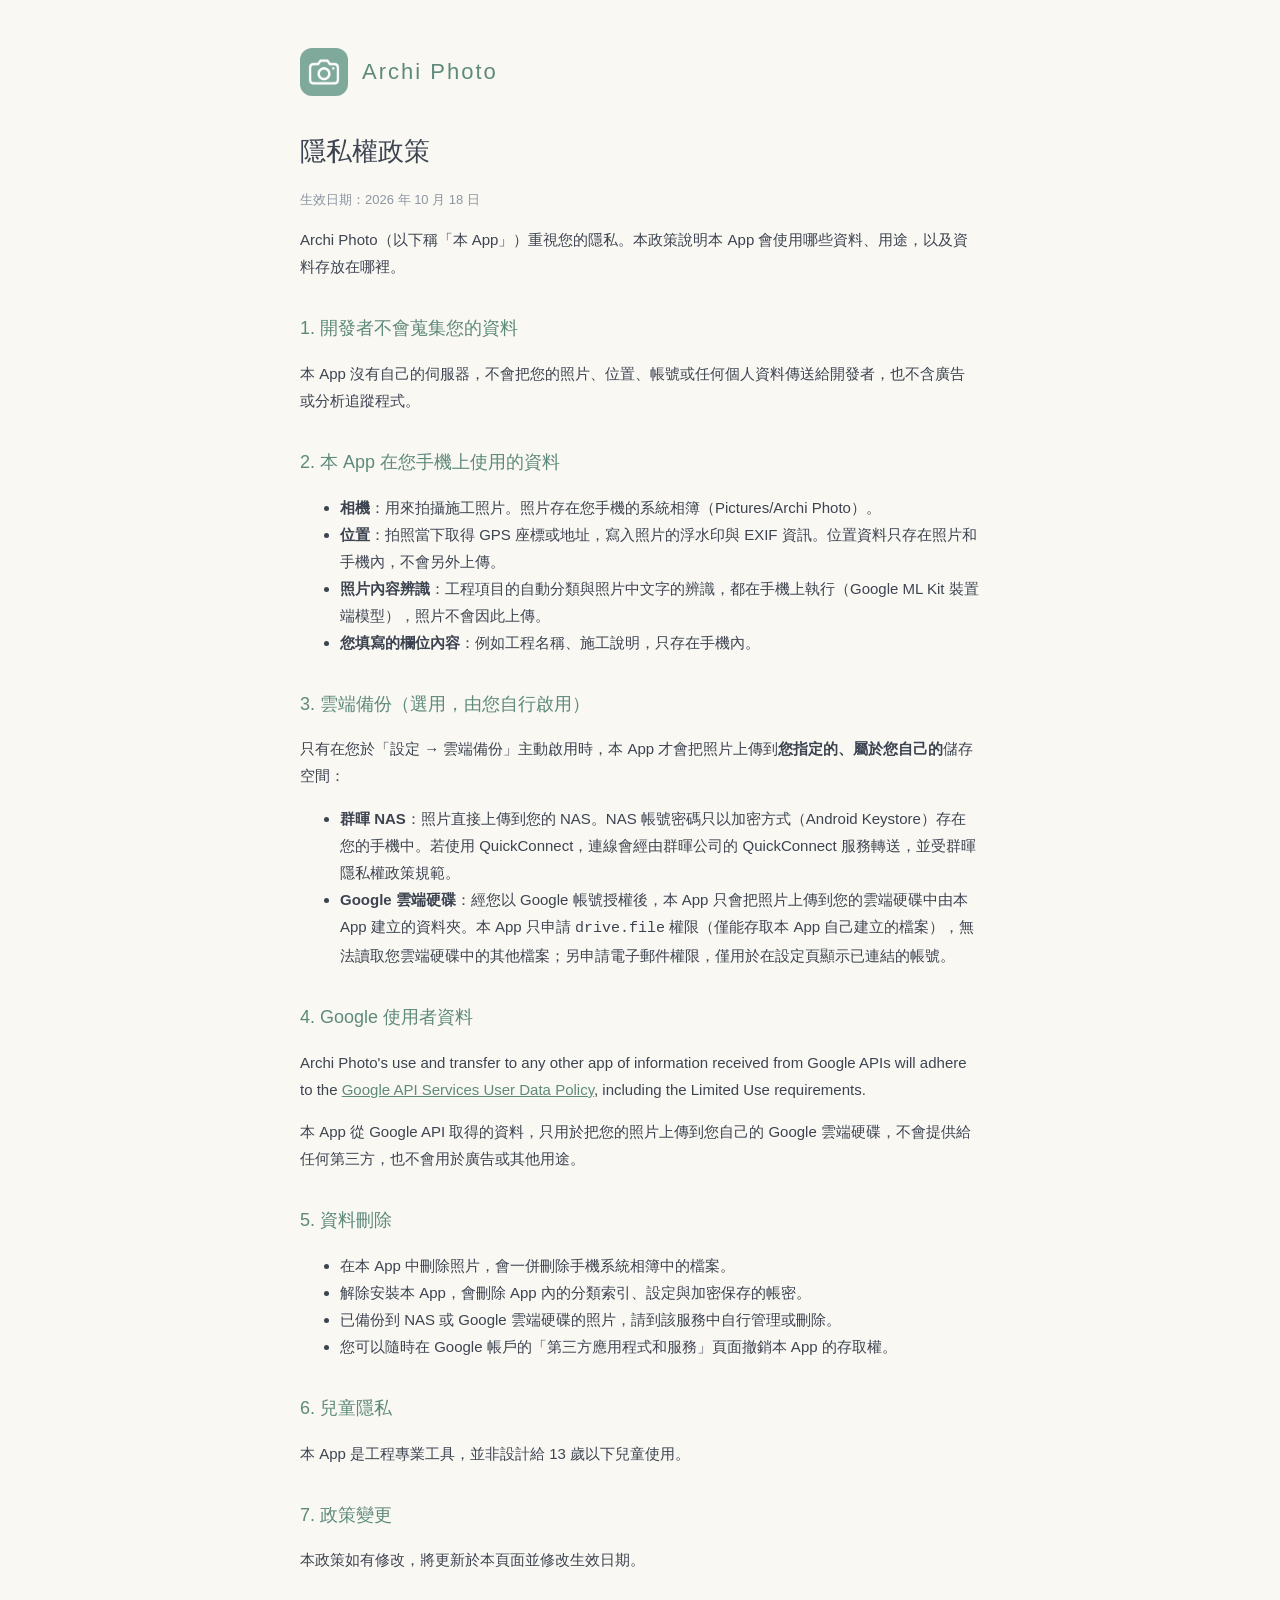
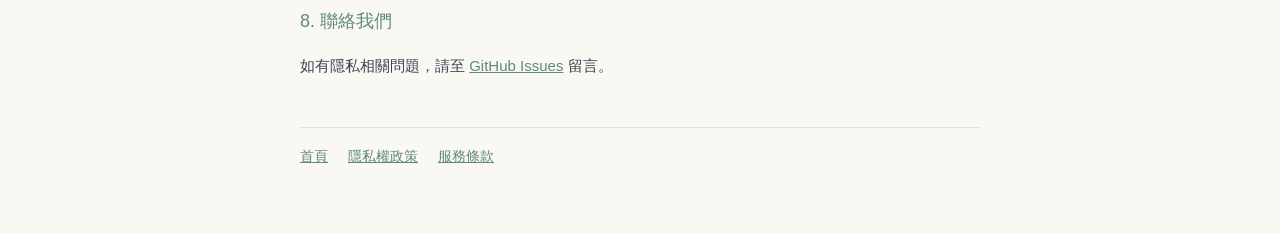
==== privacy.html @ 1218b1e4 "新增首頁、隱私權政策、服務條款與標誌 Co-Authored-By: Claude Opus 5.5 <noreply@anthropic.com> Claude-Session: https://c" ====
<!doctype html>
<html lang="zh-Hant">
<head>
<meta charset="utf-8"><meta name="viewport" content="width=device-width, initial-scale=1">
<title>隱私權政策 — Archi Photo</title>
<link rel="icon" href="logo-120.png"><link rel="stylesheet" href="style.css">
</head>
<body><main>
<header><img src="logo-120.png" alt=""><a href="index.html">Archi Photo</a></header>
<h1>隱私權政策</h1>
<p class="muted">生效日期：2026 年 10 月 18 日</p>

<p>Archi Photo（以下稱「本 App」）重視您的隱私。本政策說明本 App 會使用哪些資料、用途，以及資料存放在哪裡。</p>

<h2>1. 開發者不會蒐集您的資料</h2>
<p>本 App 沒有自己的伺服器，不會把您的照片、位置、帳號或任何個人資料傳送給開發者，也不含廣告或分析追蹤程式。</p>

<h2>2. 本 App 在您手機上使用的資料</h2>
<ul>
<li><strong>相機</strong>：用來拍攝施工照片。照片存在您手機的系統相簿（Pictures/Archi Photo）。</li>
<li><strong>位置</strong>：拍照當下取得 GPS 座標或地址，寫入照片的浮水印與 EXIF 資訊。位置資料只存在照片和手機內，不會另外上傳。</li>
<li><strong>照片內容辨識</strong>：工程項目的自動分類與照片中文字的辨識，都在手機上執行（Google ML Kit 裝置端模型），照片不會因此上傳。</li>
<li><strong>您填寫的欄位內容</strong>：例如工程名稱、施工說明，只存在手機內。</li>
</ul>

<h2>3. 雲端備份（選用，由您自行啟用）</h2>
<p>只有在您於「設定 → 雲端備份」主動啟用時，本 App 才會把照片上傳到<strong>您指定的、屬於您自己的</strong>儲存空間：</p>
<ul>
<li><strong>群暉 NAS</strong>：照片直接上傳到您的 NAS。NAS 帳號密碼只以加密方式（Android Keystore）存在您的手機中。若使用 QuickConnect，連線會經由群暉公司的 QuickConnect 服務轉送，並受群暉隱私權政策規範。</li>
<li><strong>Google 雲端硬碟</strong>：經您以 Google 帳號授權後，本 App 只會把照片上傳到您的雲端硬碟中由本 App 建立的資料夾。本 App 只申請 <code>drive.file</code> 權限（僅能存取本 App 自己建立的檔案），無法讀取您雲端硬碟中的其他檔案；另申請電子郵件權限，僅用於在設定頁顯示已連結的帳號。</li>
</ul>

<h2>4. Google 使用者資料</h2>
<p>Archi Photo's use and transfer to any other app of information received from Google APIs will adhere to the
<a href="https://developers.google.com/terms/api-services-user-data-policy">Google API Services User Data Policy</a>, including the Limited Use requirements.</p>
<p>本 App 從 Google API 取得的資料，只用於把您的照片上傳到您自己的 Google 雲端硬碟，不會提供給任何第三方，也不會用於廣告或其他用途。</p>

<h2>5. 資料刪除</h2>
<ul>
<li>在本 App 中刪除照片，會一併刪除手機系統相簿中的檔案。</li>
<li>解除安裝本 App，會刪除 App 內的分類索引、設定與加密保存的帳密。</li>
<li>已備份到 NAS 或 Google 雲端硬碟的照片，請到該服務中自行管理或刪除。</li>
<li>您可以隨時在 Google 帳戶的「第三方應用程式和服務」頁面撤銷本 App 的存取權。</li>
</ul>

<h2>6. 兒童隱私</h2>
<p>本 App 是工程專業工具，並非設計給 13 歲以下兒童使用。</p>

<h2>7. 政策變更</h2>
<p>本政策如有修改，將更新於本頁面並修改生效日期。</p>

<h2>8. 聯絡我們</h2>
<p>如有隱私相關問題，請至 <a href="https://github.com/gang10520-lgtm/ArchiPhoto-Public/issues">GitHub Issues</a> 留言。</p>
<nav><a href="index.html">首頁</a><a href="privacy.html">隱私權政策</a><a href="terms.html">服務條款</a></nav>
</main></body>
</html>
---- style.css ----
:root { --washi:#FAF8F3; --sage:#7FA99B; --sage-deep:#5E8A7C; --ink:#3D4451; --ink-soft:#8C96A3; --line:#E6E2DA; }
* { box-sizing: border-box; }
body { margin: 0; background: var(--washi); color: var(--ink); font-family: "Noto Sans TC", "PingFang TC", "Microsoft JhengHei", sans-serif; line-height: 1.8; }
main { max-width: 720px; margin: 0 auto; padding: 48px 20px 64px; }
header { display: flex; align-items: center; gap: 14px; margin-bottom: 32px; }
header img { width: 48px; height: 48px; border-radius: 12px; }
header a { color: inherit; text-decoration: none; font-size: 22px; font-weight: 300; letter-spacing: 2px; color: var(--sage-deep); }
h1 { font-weight: 400; font-size: 26px; margin: 0 0 8px; }
h2 { font-weight: 500; font-size: 18px; color: var(--sage-deep); margin: 32px 0 8px; }
p, li { font-size: 15px; }
.muted { color: var(--ink-soft); font-size: 13px; }
.card { background: #fff; border-radius: 16px; padding: 20px 24px; margin: 16px 0; border: 1px solid var(--line); }
a { color: var(--sage-deep); }
nav { margin-top: 48px; padding-top: 16px; border-top: 1px solid var(--line); display: flex; gap: 20px; flex-wrap: wrap; font-size: 14px; }
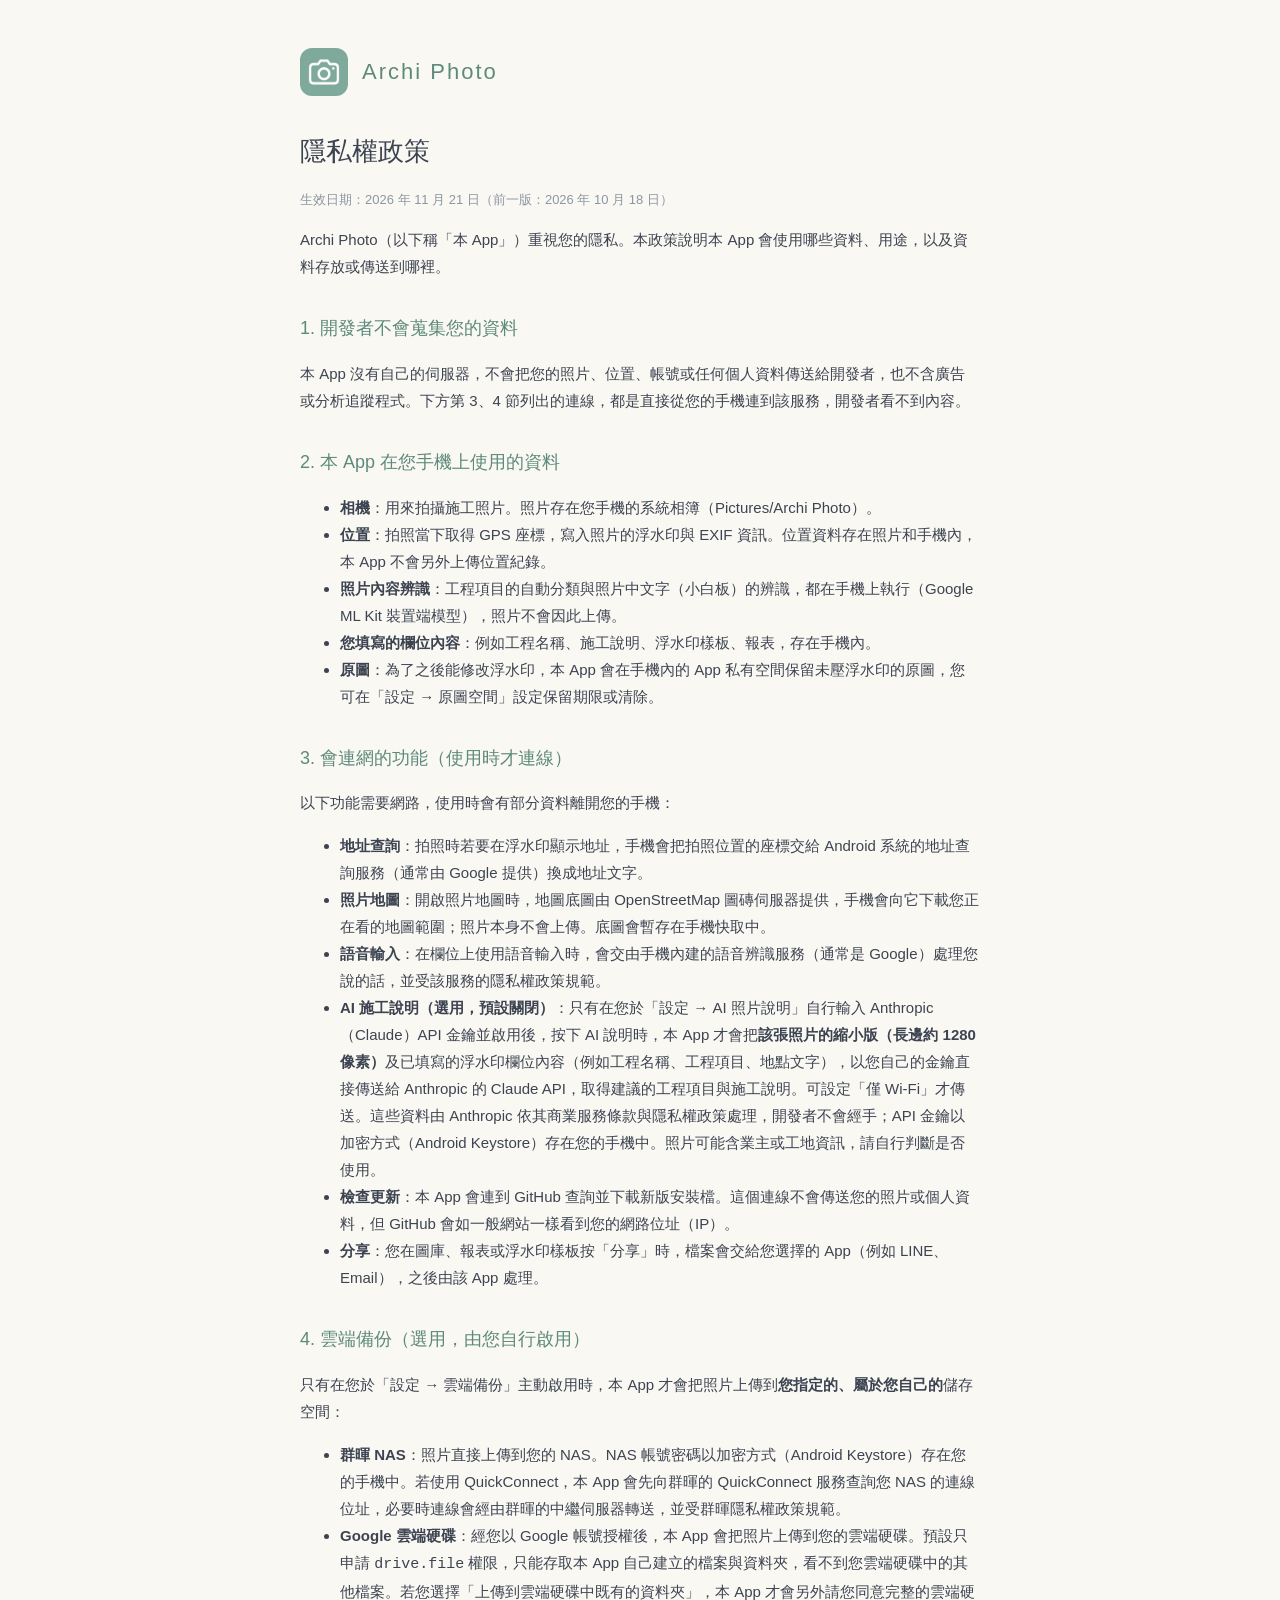
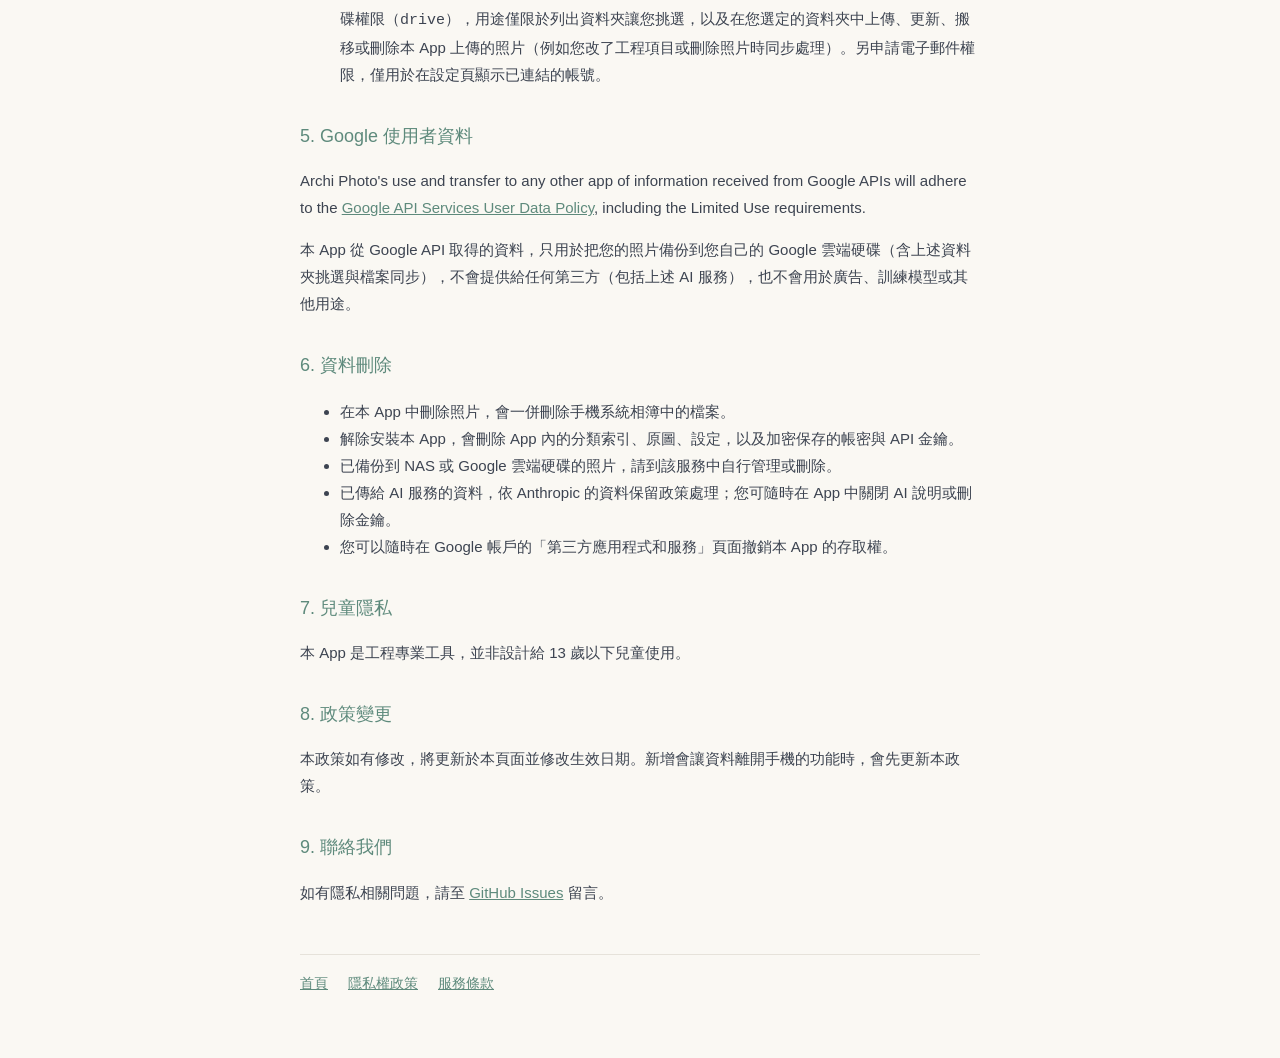
==== commit b19247a6: "更新隱私權政策與服務條款：補上 AI 施工說明、地址查詢、地圖、語音、更新檢查與 Google 雲端完整權限 Co-Authored-By: Claude Opus 5.5 <noreply@anth" ====
--- a/privacy.html
+++ b/privacy.html
@@ -8,48 +8,61 @@
 <body><main>
 <header><img src="logo-120.png" alt=""><a href="index.html">Archi Photo</a></header>
 <h1>隱私權政策</h1>
-<p class="muted">生效日期：2026 年 10 月 18 日</p>
+<p class="muted">生效日期：2026 年 11 月 21 日（前一版：2026 年 10 月 18 日）</p>
 
-<p>Archi Photo（以下稱「本 App」）重視您的隱私。本政策說明本 App 會使用哪些資料、用途，以及資料存放在哪裡。</p>
+<p>Archi Photo（以下稱「本 App」）重視您的隱私。本政策說明本 App 會使用哪些資料、用途，以及資料存放或傳送到哪裡。</p>
 
 <h2>1. 開發者不會蒐集您的資料</h2>
-<p>本 App 沒有自己的伺服器，不會把您的照片、位置、帳號或任何個人資料傳送給開發者，也不含廣告或分析追蹤程式。</p>
+<p>本 App 沒有自己的伺服器，不會把您的照片、位置、帳號或任何個人資料傳送給開發者，也不含廣告或分析追蹤程式。下方第 3、4 節列出的連線，都是直接從您的手機連到該服務，開發者看不到內容。</p>
 
 <h2>2. 本 App 在您手機上使用的資料</h2>
 <ul>
 <li><strong>相機</strong>：用來拍攝施工照片。照片存在您手機的系統相簿（Pictures/Archi Photo）。</li>
-<li><strong>位置</strong>：拍照當下取得 GPS 座標或地址，寫入照片的浮水印與 EXIF 資訊。位置資料只存在照片和手機內，不會另外上傳。</li>
-<li><strong>照片內容辨識</strong>：工程項目的自動分類與照片中文字的辨識，都在手機上執行（Google ML Kit 裝置端模型），照片不會因此上傳。</li>
-<li><strong>您填寫的欄位內容</strong>：例如工程名稱、施工說明，只存在手機內。</li>
+<li><strong>位置</strong>：拍照當下取得 GPS 座標，寫入照片的浮水印與 EXIF 資訊。位置資料存在照片和手機內，本 App 不會另外上傳位置紀錄。</li>
+<li><strong>照片內容辨識</strong>：工程項目的自動分類與照片中文字（小白板）的辨識，都在手機上執行（Google ML Kit 裝置端模型），照片不會因此上傳。</li>
+<li><strong>您填寫的欄位內容</strong>：例如工程名稱、施工說明、浮水印樣板、報表，存在手機內。</li>
+<li><strong>原圖</strong>：為了之後能修改浮水印，本 App 會在手機內的 App 私有空間保留未壓浮水印的原圖，您可在「設定 → 原圖空間」設定保留期限或清除。</li>
 </ul>
 
-<h2>3. 雲端備份（選用，由您自行啟用）</h2>
+<h2>3. 會連網的功能（使用時才連線）</h2>
+<p>以下功能需要網路，使用時會有部分資料離開您的手機：</p>
+<ul>
+<li><strong>地址查詢</strong>：拍照時若要在浮水印顯示地址，手機會把拍照位置的座標交給 Android 系統的地址查詢服務（通常由 Google 提供）換成地址文字。</li>
+<li><strong>照片地圖</strong>：開啟照片地圖時，地圖底圖由 OpenStreetMap 圖磚伺服器提供，手機會向它下載您正在看的地圖範圍；照片本身不會上傳。底圖會暫存在手機快取中。</li>
+<li><strong>語音輸入</strong>：在欄位上使用語音輸入時，會交由手機內建的語音辨識服務（通常是 Google）處理您說的話，並受該服務的隱私權政策規範。</li>
+<li><strong>AI 施工說明（選用，預設關閉）</strong>：只有在您於「設定 → AI 照片說明」自行輸入 Anthropic（Claude）API 金鑰並啟用後，按下 AI 說明時，本 App 才會把<strong>該張照片的縮小版（長邊約 1280 像素）</strong>及已填寫的浮水印欄位內容（例如工程名稱、工程項目、地點文字），以您自己的金鑰直接傳送給 Anthropic 的 Claude API，取得建議的工程項目與施工說明。可設定「僅 Wi-Fi」才傳送。這些資料由 Anthropic 依其商業服務條款與隱私權政策處理，開發者不會經手；API 金鑰以加密方式（Android Keystore）存在您的手機中。照片可能含業主或工地資訊，請自行判斷是否使用。</li>
+<li><strong>檢查更新</strong>：本 App 會連到 GitHub 查詢並下載新版安裝檔。這個連線不會傳送您的照片或個人資料，但 GitHub 會如一般網站一樣看到您的網路位址（IP）。</li>
+<li><strong>分享</strong>：您在圖庫、報表或浮水印樣板按「分享」時，檔案會交給您選擇的 App（例如 LINE、Email），之後由該 App 處理。</li>
+</ul>
+
+<h2>4. 雲端備份（選用，由您自行啟用）</h2>
 <p>只有在您於「設定 → 雲端備份」主動啟用時，本 App 才會把照片上傳到<strong>您指定的、屬於您自己的</strong>儲存空間：</p>
 <ul>
-<li><strong>群暉 NAS</strong>：照片直接上傳到您的 NAS。NAS 帳號密碼只以加密方式（Android Keystore）存在您的手機中。若使用 QuickConnect，連線會經由群暉公司的 QuickConnect 服務轉送，並受群暉隱私權政策規範。</li>
-<li><strong>Google 雲端硬碟</strong>：經您以 Google 帳號授權後，本 App 只會把照片上傳到您的雲端硬碟中由本 App 建立的資料夾。本 App 只申請 <code>drive.file</code> 權限（僅能存取本 App 自己建立的檔案），無法讀取您雲端硬碟中的其他檔案；另申請電子郵件權限，僅用於在設定頁顯示已連結的帳號。</li>
+<li><strong>群暉 NAS</strong>：照片直接上傳到您的 NAS。NAS 帳號密碼以加密方式（Android Keystore）存在您的手機中。若使用 QuickConnect，本 App 會先向群暉的 QuickConnect 服務查詢您 NAS 的連線位址，必要時連線會經由群暉的中繼伺服器轉送，並受群暉隱私權政策規範。</li>
+<li><strong>Google 雲端硬碟</strong>：經您以 Google 帳號授權後，本 App 會把照片上傳到您的雲端硬碟。預設只申請 <code>drive.file</code> 權限，只能存取本 App 自己建立的檔案與資料夾，看不到您雲端硬碟中的其他檔案。若您選擇「上傳到雲端硬碟中既有的資料夾」，本 App 才會另外請您同意完整的雲端硬碟權限（<code>drive</code>），用途僅限於列出資料夾讓您挑選，以及在您選定的資料夾中上傳、更新、搬移或刪除本 App 上傳的照片（例如您改了工程項目或刪除照片時同步處理）。另申請電子郵件權限，僅用於在設定頁顯示已連結的帳號。</li>
 </ul>
 
-<h2>4. Google 使用者資料</h2>
+<h2>5. Google 使用者資料</h2>
 <p>Archi Photo's use and transfer to any other app of information received from Google APIs will adhere to the
 <a href="https://developers.google.com/terms/api-services-user-data-policy">Google API Services User Data Policy</a>, including the Limited Use requirements.</p>
-<p>本 App 從 Google API 取得的資料，只用於把您的照片上傳到您自己的 Google 雲端硬碟，不會提供給任何第三方，也不會用於廣告或其他用途。</p>
+<p>本 App 從 Google API 取得的資料，只用於把您的照片備份到您自己的 Google 雲端硬碟（含上述資料夾挑選與檔案同步），不會提供給任何第三方（包括上述 AI 服務），也不會用於廣告、訓練模型或其他用途。</p>
 
-<h2>5. 資料刪除</h2>
+<h2>6. 資料刪除</h2>
 <ul>
 <li>在本 App 中刪除照片，會一併刪除手機系統相簿中的檔案。</li>
-<li>解除安裝本 App，會刪除 App 內的分類索引、設定與加密保存的帳密。</li>
+<li>解除安裝本 App，會刪除 App 內的分類索引、原圖、設定，以及加密保存的帳密與 API 金鑰。</li>
 <li>已備份到 NAS 或 Google 雲端硬碟的照片，請到該服務中自行管理或刪除。</li>
+<li>已傳給 AI 服務的資料，依 Anthropic 的資料保留政策處理；您可隨時在 App 中關閉 AI 說明或刪除金鑰。</li>
 <li>您可以隨時在 Google 帳戶的「第三方應用程式和服務」頁面撤銷本 App 的存取權。</li>
 </ul>
 
-<h2>6. 兒童隱私</h2>
+<h2>7. 兒童隱私</h2>
 <p>本 App 是工程專業工具，並非設計給 13 歲以下兒童使用。</p>
 
-<h2>7. 政策變更</h2>
-<p>本政策如有修改，將更新於本頁面並修改生效日期。</p>
+<h2>8. 政策變更</h2>
+<p>本政策如有修改，將更新於本頁面並修改生效日期。新增會讓資料離開手機的功能時，會先更新本政策。</p>
 
-<h2>8. 聯絡我們</h2>
+<h2>9. 聯絡我們</h2>
 <p>如有隱私相關問題，請至 <a href="https://github.com/gang10520-lgtm/ArchiPhoto-Public/issues">GitHub Issues</a> 留言。</p>
 <nav><a href="index.html">首頁</a><a href="privacy.html">隱私權政策</a><a href="terms.html">服務條款</a></nav>
 </main></body>
